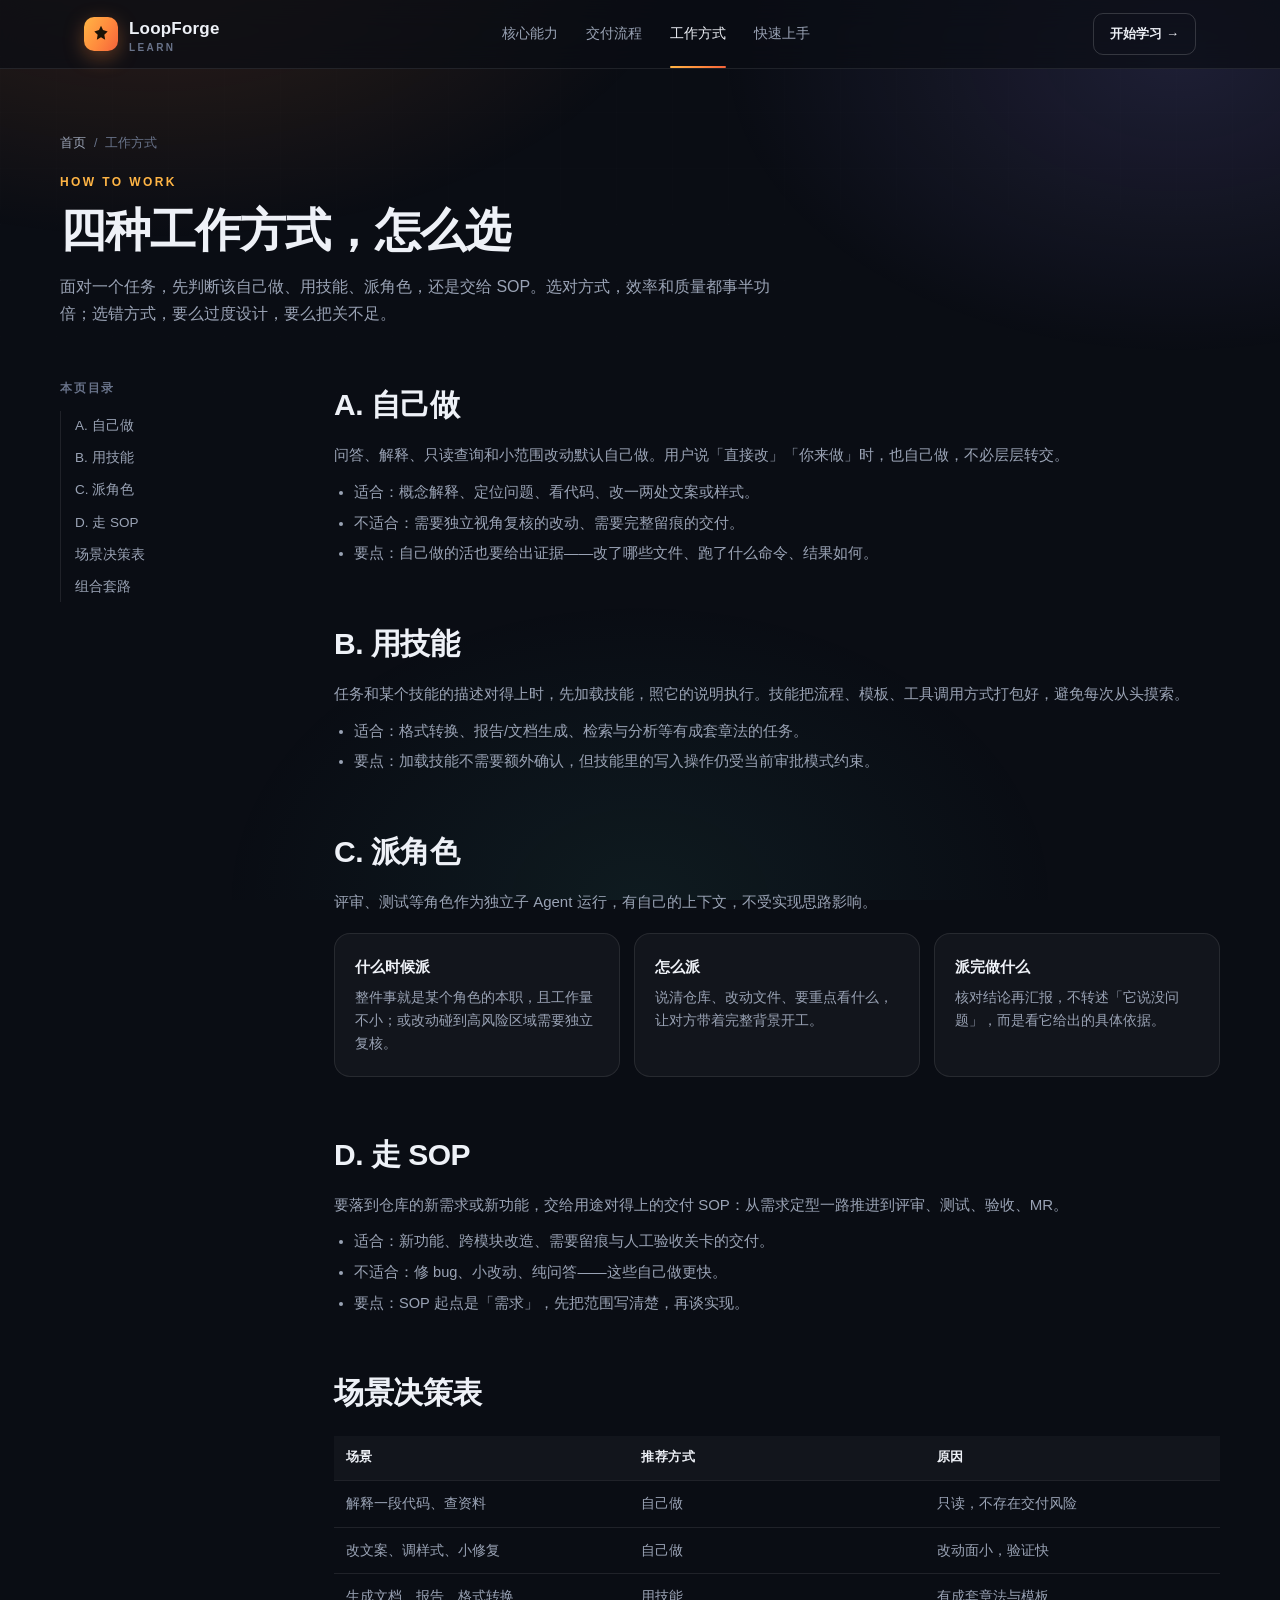
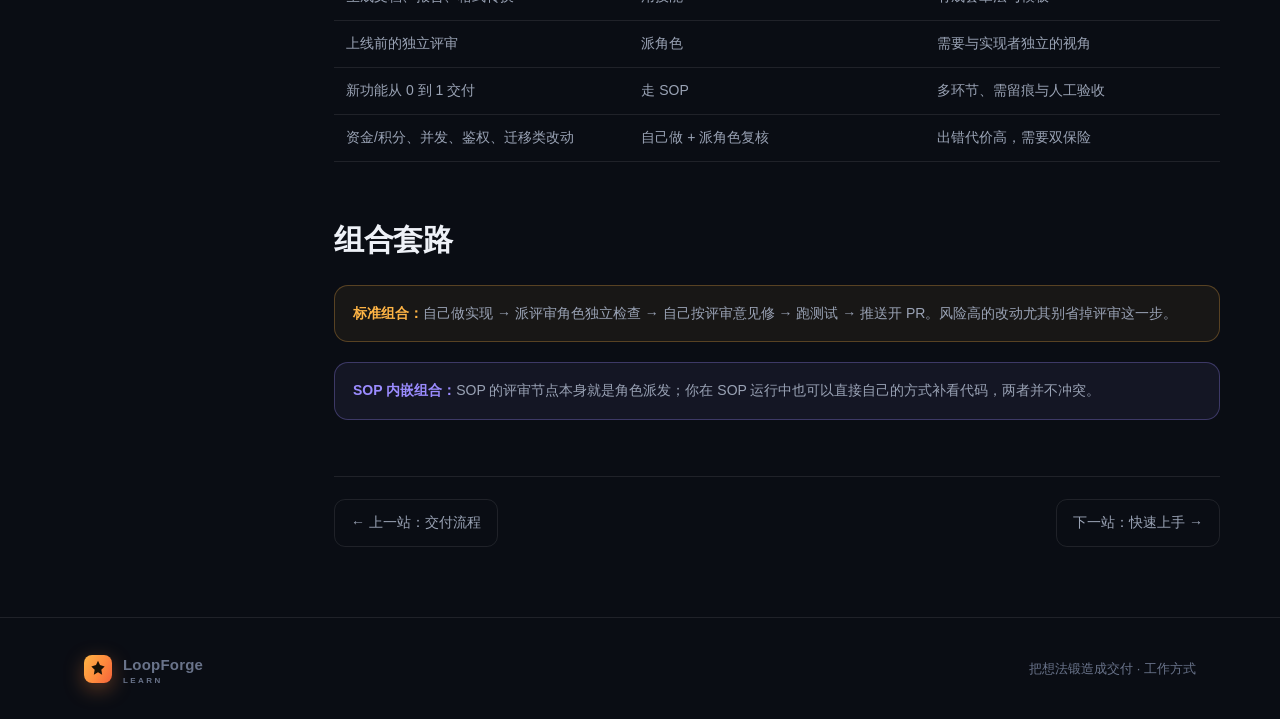
==== mindset.html @ a8bb575f "feat: 拆分学习站点为独立内容页并修复移动端导航 - 新增 modules.html / sop.html / mindset.html / start.html 四个内容页 - 抽出 asset" ====
<!DOCTYPE html>
<html lang="zh-CN">
<head>
<meta charset="UTF-8">
<meta name="viewport" content="width=device-width, initial-scale=1.0">
<meta name="description" content="LoopForge 四种工作方式：自己做、用技能、派角色、走 SOP，附场景决策表与组合套路。">
<title>工作方式 · LoopForge 学习中心</title>
<link rel="stylesheet" href="assets/site.css">
</head>
<body>
<div class="bg-glow"></div>
<div class="bg-grid"></div>

<header>
  <div class="wrap nav">
    <a href="index.html" class="brand">
      <span class="logo"><svg viewBox="0 0 24 24" fill="none"><path d="M12 2l2.4 5.3L20 9l-4 4 1 6-5-3-5 3 1-6-4-4 5.6-1.7L12 2z" fill="#1a1206"/></svg></span>
      <span>LoopForge<small>LEARN</small></span>
    </a>
    <nav class="nav-links">
      <a href="modules.html">核心能力</a>
      <a href="sop.html">交付流程</a>
      <a href="mindset.html">工作方式</a>
      <a href="start.html">快速上手</a>
    </nav>
    <a href="start.html" class="nav-cta">开始学习 →</a>
    <button class="menu-btn" aria-label="menu" aria-expanded="false">
      <svg width="24" height="24" viewBox="0 0 24 24" fill="none" stroke="currentColor" stroke-width="2"><path d="M4 7h16M4 12h16M4 17h16"/></svg>
    </button>
  </div>
</header>

<main>
  <section class="doc-hero wrap">
    <div class="crumbs"><a href="index.html">首页</a> <span>/</span> <span>工作方式</span></div>
    <span class="kicker">How To Work</span>
    <h1>四种工作方式，怎么选</h1>
    <p>面对一个任务，先判断该自己做、用技能、派角色，还是交给 SOP。选对方式，效率和质量都事半功倍；选错方式，要么过度设计，要么把关不足。</p>
  </section>

  <div class="wrap doc">
    <aside class="toc">
      <div class="toc-title">本页目录</div>
      <ol>
        <li><a href="#a">A. 自己做</a></li>
        <li><a href="#b">B. 用技能</a></li>
        <li><a href="#c">C. 派角色</a></li>
        <li><a href="#d">D. 走 SOP</a></li>
        <li><a href="#decide">场景决策表</a></li>
        <li><a href="#mix">组合套路</a></li>
      </ol>
    </aside>

    <article class="doc-body">
      <h2 id="a">A. 自己做</h2>
      <p>问答、解释、只读查询和小范围改动默认自己做。用户说「直接改」「你来做」时，也自己做，不必层层转交。</p>
      <ul>
        <li>适合：概念解释、定位问题、看代码、改一两处文案或样式。</li>
        <li>不适合：需要独立视角复核的改动、需要完整留痕的交付。</li>
        <li>要点：自己做的活也要给出证据——改了哪些文件、跑了什么命令、结果如何。</li>
      </ul>

      <h2 id="b">B. 用技能</h2>
      <p>任务和某个技能的描述对得上时，先加载技能，照它的说明执行。技能把流程、模板、工具调用方式打包好，避免每次从头摸索。</p>
      <ul>
        <li>适合：格式转换、报告/文档生成、检索与分析等有成套章法的任务。</li>
        <li>要点：加载技能不需要额外确认，但技能里的写入操作仍受当前审批模式约束。</li>
      </ul>

      <h2 id="c">C. 派角色</h2>
      <p>评审、测试等角色作为独立子 Agent 运行，有自己的上下文，不受实现思路影响。</p>
      <div class="grid-3">
        <div class="tile"><h4>什么时候派</h4><p>整件事就是某个角色的本职，且工作量不小；或改动碰到高风险区域需要独立复核。</p></div>
        <div class="tile"><h4>怎么派</h4><p>说清仓库、改动文件、要重点看什么，让对方带着完整背景开工。</p></div>
        <div class="tile"><h4>派完做什么</h4><p>核对结论再汇报，不转述「它说没问题」，而是看它给出的具体依据。</p></div>
      </div>

      <h2 id="d">D. 走 SOP</h2>
      <p>要落到仓库的新需求或新功能，交给用途对得上的交付 SOP：从需求定型一路推进到评审、测试、验收、MR。</p>
      <ul>
        <li>适合：新功能、跨模块改造、需要留痕与人工验收关卡的交付。</li>
        <li>不适合：修 bug、小改动、纯问答——这些自己做更快。</li>
        <li>要点：SOP 起点是「需求」，先把范围写清楚，再谈实现。</li>
      </ul>

      <h2 id="decide">场景决策表</h2>
      <table class="tbl">
        <thead><tr><th>场景</th><th>推荐方式</th><th>原因</th></tr></thead>
        <tbody>
          <tr><td>解释一段代码、查资料</td><td>自己做</td><td>只读，不存在交付风险</td></tr>
          <tr><td>改文案、调样式、小修复</td><td>自己做</td><td>改动面小，验证快</td></tr>
          <tr><td>生成文档、报告、格式转换</td><td>用技能</td><td>有成套章法与模板</td></tr>
          <tr><td>上线前的独立评审</td><td>派角色</td><td>需要与实现者独立的视角</td></tr>
          <tr><td>新功能从 0 到 1 交付</td><td>走 SOP</td><td>多环节、需留痕与人工验收</td></tr>
          <tr><td>资金/积分、并发、鉴权、迁移类改动</td><td>自己做 + 派角色复核</td><td>出错代价高，需要双保险</td></tr>
        </tbody>
      </table>

      <h2 id="mix">组合套路</h2>
      <div class="callout"><b>标准组合：</b>自己做实现 → 派评审角色独立检查 → 自己按评审意见修 → 跑测试 → 推送开 PR。风险高的改动尤其别省掉评审这一步。</div>
      <div class="callout violet"><b>SOP 内嵌组合：</b>SOP 的评审节点本身就是角色派发；你在 SOP 运行中也可以直接自己的方式补看代码，两者并不冲突。</div>

      <div class="page-nav">
        <a href="sop.html">← 上一站：交付流程</a>
        <a class="next" href="start.html">下一站：快速上手 →</a>
      </div>
    </article>
  </div>
</main>

<footer>
  <div class="wrap foot">
    <div class="brand">
      <span class="logo" style="width:28px;height:28px;border-radius:8px"><svg viewBox="0 0 24 24" fill="none"><path d="M12 2l2.4 5.3L20 9l-4 4 1 6-5-3-5 3 1-6-4-4 5.6-1.7L12 2z" fill="#1a1206"/></svg></span>
      <span>LoopForge<small style="font-size:8px">LEARN</small></span>
    </div>
    <div>把想法锻造成交付 · 工作方式</div>
  </div>
</footer>
<script src="assets/site.js"></script>
</body>
</html>
---- assets/site.css ----
:root{
    --bg:#0a0d14;
    --bg-soft:#111623;
    --panel:rgba(255,255,255,.035);
    --panel-2:rgba(255,255,255,.055);
    --border:rgba(255,255,255,.09);
    --border-strong:rgba(255,255,255,.16);
    --text:#eef1f7;
    --muted:#9aa3b5;
    --faint:#69738a;
    --amber:#ffb545;
    --amber-2:#ff8a3d;
    --violet:#9b8cff;
    --cyan:#4fd1c5;
    --grad:linear-gradient(120deg,#ffb545 0%,#ff8a3d 55%,#f4623a 100%);
    --grad-cool:linear-gradient(120deg,#9b8cff 0%,#6d7cff 100%);
    --radius:18px;
    --maxw:1160px;
    --shadow:0 18px 50px rgba(0,0,0,.35);
  }
  *{box-sizing:border-box;margin:0;padding:0}
  html{scroll-behavior:smooth;scroll-padding-top:84px}
  body{
    font-family:-apple-system,BlinkMacSystemFont,"Segoe UI","PingFang SC","Hiragino Sans GB","Microsoft YaHei",Roboto,Helvetica,Arial,sans-serif;
    background:var(--bg);color:var(--text);line-height:1.7;
    -webkit-font-smoothing:antialiased;overflow-x:hidden;
  }
  a{color:inherit;text-decoration:none}
  .wrap{max-width:var(--maxw);margin:0 auto;padding:0 24px}

  /* ===== ambient background ===== */
  .bg-glow{position:fixed;inset:0;z-index:-2;pointer-events:none;
    background:
      radial-gradient(900px 520px at 12% -8%,rgba(255,138,61,.16),transparent 60%),
      radial-gradient(760px 500px at 92% 6%,rgba(155,140,255,.14),transparent 60%),
      radial-gradient(700px 500px at 50% 100%,rgba(79,209,197,.07),transparent 60%);
  }
  .bg-grid{position:fixed;inset:0;z-index:-1;pointer-events:none;opacity:.35;
    background-image:
      linear-gradient(rgba(255,255,255,.03) 1px,transparent 1px),
      linear-gradient(90deg,rgba(255,255,255,.03) 1px,transparent 1px);
    background-size:56px 56px;
    mask-image:linear-gradient(to bottom,black,transparent 75%);
    -webkit-mask-image:linear-gradient(to bottom,black,transparent 75%);
  }

  /* ===== nav ===== */
  header{position:sticky;top:0;z-index:50;backdrop-filter:blur(14px);
    background:rgba(10,13,20,.72);border-bottom:1px solid var(--border)}
  .nav{height:68px;display:flex;align-items:center;justify-content:space-between}
  .brand{display:flex;align-items:center;gap:11px;font-weight:800;font-size:17px;letter-spacing:.2px}
  .logo{width:34px;height:34px;border-radius:10px;display:grid;place-items:center;
    background:var(--grad);box-shadow:0 6px 20px rgba(255,138,61,.35);flex:none}
  .logo svg{width:20px;height:20px}
  .brand small{display:block;font-size:10px;font-weight:600;color:var(--faint);letter-spacing:2.4px;line-height:1}
  .nav-links{display:flex;gap:28px;font-size:14px;color:var(--muted);font-weight:500}
  .nav-links a{transition:color .2s}
  .nav-links a:hover{color:var(--text)}
  .nav-cta{font-size:13px;font-weight:700;padding:9px 16px;border-radius:10px;
    border:1px solid var(--border-strong);transition:.2s}
  .nav-cta:hover{background:var(--panel-2);border-color:var(--amber)}
  .menu-btn{display:none;background:none;border:0;color:var(--text);cursor:pointer}

  /* ===== hero ===== */
  .hero{padding:92px 0 64px;text-align:center}
  .pill{display:inline-flex;align-items:center;gap:8px;font-size:12.5px;font-weight:600;
    color:var(--amber);border:1px solid rgba(255,181,69,.3);background:rgba(255,181,69,.07);
    padding:7px 14px;border-radius:100px;margin-bottom:24px}
  .pill .dot{width:7px;height:7px;border-radius:50%;background:var(--amber);
    box-shadow:0 0 0 4px rgba(255,181,69,.15)}
  .hero h1{font-size:clamp(38px,6.2vw,68px);line-height:1.1;font-weight:850;letter-spacing:-1.5px;
    background:linear-gradient(180deg,#fff 30%,#b9c0d0 100%);
    -webkit-background-clip:text;background-clip:text;color:transparent}
  .hero h1 .accent{background:var(--grad);-webkit-background-clip:text;background-clip:text;color:transparent}
  .hero p.lead{max-width:660px;margin:22px auto 0;font-size:17px;color:var(--muted)}
  .hero-actions{display:flex;gap:13px;justify-content:center;margin-top:32px;flex-wrap:wrap}
  .btn{display:inline-flex;align-items:center;gap:9px;padding:13px 22px;border-radius:12px;
    font-size:14.5px;font-weight:700;transition:.2s;cursor:pointer;border:1px solid transparent}
  .btn-primary{background:var(--grad);color:#1a1206;box-shadow:0 10px 30px rgba(255,138,61,.28)}
  .btn-primary:hover{transform:translateY(-2px);box-shadow:0 14px 38px rgba(255,138,61,.4)}
  .btn-ghost{background:var(--panel);border-color:var(--border-strong);color:var(--text)}
  .btn-ghost:hover{background:var(--panel-2);border-color:var(--amber)}
  .btn svg{width:17px;height:17px}

  /* stat strip */
  .stats{display:grid;grid-template-columns:repeat(4,1fr);gap:1px;background:var(--border);
    border:1px solid var(--border);border-radius:16px;overflow:hidden;margin-top:62px}
  .stat{background:var(--bg-soft);padding:22px 14px;text-align:center}
  .stat b{font-size:28px;font-weight:850;display:block;letter-spacing:-.5px}
  .stat b span{background:var(--grad);-webkit-background-clip:text;background-clip:text;color:transparent}
  .stat small{color:var(--faint);font-size:12.5px;font-weight:600}

  /* ===== sections ===== */
  section.block{padding:76px 0}
  .sec-head{margin-bottom:38px}
  .kicker{font-size:12px;font-weight:800;letter-spacing:2.4px;color:var(--amber);text-transform:uppercase}
  .sec-head h2{font-size:clamp(27px,4vw,38px);font-weight:820;letter-spacing:-.8px;margin-top:10px}
  .sec-head p{color:var(--muted);max-width:640px;margin-top:12px;font-size:15.5px}

  /* learning cards */
  .cards{display:grid;grid-template-columns:repeat(3,1fr);gap:18px}
  .card{position:relative;background:var(--panel);border:1px solid var(--border);border-radius:var(--radius);
    padding:26px 24px 24px;transition:.25s;overflow:hidden}
  .card:hover{transform:translateY(-5px);border-color:var(--border-strong);background:var(--panel-2);box-shadow:var(--shadow)}
  .card::after{content:"";position:absolute;top:0;left:0;right:0;height:2px;
    background:var(--grad);opacity:0;transition:.25s}
  .card:hover::after{opacity:1}
  .icon{width:44px;height:44px;border-radius:12px;display:grid;place-items:center;margin-bottom:18px;
    background:rgba(255,181,69,.1);border:1px solid rgba(255,181,69,.2)}
  .icon svg{width:22px;height:22px;stroke:var(--amber);fill:none;stroke-width:1.8;stroke-linecap:round;stroke-linejoin:round}
  .card.violet .icon{background:rgba(155,140,255,.1);border-color:rgba(155,140,255,.22)}
  .card.violet .icon svg{stroke:var(--violet)}
  .card.cyan .icon{background:rgba(79,209,197,.1);border-color:rgba(79,209,197,.22)}
  .card.cyan .icon svg{stroke:var(--cyan)}
  .card h3{font-size:18px;font-weight:750;letter-spacing:-.2px;margin-bottom:9px}
  .card p{font-size:14px;color:var(--muted);line-height:1.65}
  .tags{display:flex;flex-wrap:wrap;gap:7px;margin-top:17px}
  .tag{font-size:11.5px;font-weight:600;color:var(--muted);background:var(--panel-2);
    border:1px solid var(--border);padding:4px 10px;border-radius:100px}

  /* SOP flow */
  .flow-wrap{background:linear-gradient(180deg,var(--bg-soft),rgba(17,22,35,.4));
    border:1px solid var(--border);border-radius:22px;padding:34px 28px;position:relative;overflow:hidden}
  .flow{display:flex;align-items:stretch;gap:0;overflow-x:auto;padding-bottom:8px}
  .node{flex:1;min-width:112px;position:relative;text-align:center;padding:0 6px}
  .bubble{width:54px;height:54px;border-radius:16px;margin:0 auto 12px;display:grid;place-items:center;
    font-weight:800;font-size:15px;border:1px solid var(--border-strong);background:var(--panel-2);
    color:var(--amber);position:relative;z-index:2;transition:.25s}
  .node:hover .bubble{background:var(--grad);color:#1a1206;border-color:transparent;transform:scale(1.07)}
  .node .lbl{font-size:13px;font-weight:700}
  .node .sub{font-size:11px;color:var(--faint);margin-top:3px}
  .node:not(:last-child)::after{content:"";position:absolute;top:27px;left:calc(50% + 30px);right:calc(-50% + 30px);
    height:2px;background:linear-gradient(90deg,rgba(255,181,69,.5),rgba(255,181,69,.12))}
  .flow-note{margin-top:22px;text-align:center;font-size:13px;color:var(--faint)}
  .flow-note b{color:var(--muted)}

  /* decision grid */
  .decision{display:grid;grid-template-columns:repeat(2,1fr);gap:16px}
  .dec{display:flex;gap:16px;align-items:flex-start;background:var(--panel);border:1px solid var(--border);
    border-radius:16px;padding:22px;transition:.2s}
  .dec:hover{border-color:var(--border-strong);background:var(--panel-2)}
  .dec .num{flex:none;width:38px;height:38px;border-radius:11px;display:grid;place-items:center;
    font-weight:850;font-size:15px;background:var(--grad-cool);color:#fff}
  .dec:nth-child(2) .num{background:var(--grad);color:#1a1206}
  .dec h4{font-size:15.5px;margin-bottom:5px}
  .dec p{font-size:13.5px;color:var(--muted)}

  /* steps */
  .steps{display:grid;grid-template-columns:repeat(4,1fr);gap:16px;counter-reset:s}
  .step{position:relative;padding:24px 20px;background:var(--panel);border:1px solid var(--border);border-radius:16px}
  .step::before{counter-increment:s;content:"0" counter(s);display:block;font-size:13px;font-weight:850;
    color:var(--amber);margin-bottom:12px;letter-spacing:1px}
  .step h4{font-size:15px;margin-bottom:7px}
  .step p{font-size:13px;color:var(--muted)}

  /* cta banner */
  .cta-banner{border-radius:24px;padding:48px 40px;text-align:center;position:relative;overflow:hidden;
    background:linear-gradient(135deg,rgba(255,181,69,.13),rgba(155,140,255,.12));
    border:1px solid var(--border-strong)}
  .cta-banner h2{font-size:clamp(26px,4vw,36px);font-weight:830;letter-spacing:-.6px}
  .cta-banner p{color:var(--muted);margin:12px auto 24px;max-width:520px}

  /* footer */
  footer{border-top:1px solid var(--border);padding:34px 0;margin-top:40px}
  .foot{display:flex;justify-content:space-between;align-items:center;gap:18px;flex-wrap:wrap;
    color:var(--faint);font-size:13px}
  .foot .brand{font-size:15px}

  .reveal{opacity:0;transform:translateY(22px);transition:opacity .6s ease,transform .6s ease}
  .reveal.in{opacity:1;transform:none}

  @media(max-width:900px){
    .cards{grid-template-columns:repeat(2,1fr)}
    .steps{grid-template-columns:repeat(2,1fr)}
    .stats{grid-template-columns:repeat(2,1fr)}
    .nav-links{display:none}
    .menu-btn{display:block}
  }
  @media(max-width:600px){
    .cards,.decision,.steps{grid-template-columns:1fr}
    .hero{padding:64px 0 40px}
    section.block{padding:56px 0}
  }

  /* ===== multi-page extensions ===== */
  .nav-links a.active{color:var(--text);position:relative}
  .nav-links a.active::after{content:"";position:absolute;left:0;right:0;bottom:-22px;height:2px;background:var(--grad);border-radius:2px}
  .nav-cta{white-space:nowrap}
  @media(max-width:900px){
    .nav-links{display:none;position:absolute;top:68px;left:0;right:0;flex-direction:column;gap:0;
      background:rgba(10,13,20,.97);border-bottom:1px solid var(--border);padding:8px 24px 16px;
      backdrop-filter:blur(14px)}
    .nav-links.open{display:flex}
    .nav-links a{padding:12px 0;border-bottom:1px solid var(--border);font-size:15px}
    .nav-links a:last-child{border-bottom:0}
    .nav-links a.active::after{display:none}
    .nav-links a.active{color:var(--amber)}
    .menu-btn{display:block;line-height:0;padding:6px;border-radius:9px}
    .menu-btn:hover{background:var(--panel-2)}
    .nav{position:relative}
  }

  /* doc layout */
  .doc-hero{padding:64px 0 8px}
  .doc-hero .kicker{margin-bottom:10px;display:block}
  .doc-hero h1{font-size:clamp(30px,4.6vw,46px);font-weight:840;letter-spacing:-1px;line-height:1.18}
  .doc-hero p{color:var(--muted);max-width:720px;margin-top:16px;font-size:16px}
  .crumbs{display:flex;gap:8px;align-items:center;color:var(--faint);font-size:12.5px;margin-bottom:18px}
  .crumbs a{color:var(--muted)}
  .crumbs a:hover{color:var(--amber)}

  .doc{display:grid;grid-template-columns:230px minmax(0,1fr);gap:44px;padding:44px 0 20px;align-items:start}
  .toc{position:sticky;top:96px;font-size:13.5px}
  .toc .toc-title{font-size:11.5px;font-weight:800;letter-spacing:1.8px;color:var(--faint);text-transform:uppercase;margin-bottom:12px}
  .toc ol{list-style:none;display:flex;flex-direction:column;gap:2px;border-left:1px solid var(--border);padding-left:14px}
  .toc a{color:var(--muted);display:block;padding:5px 0;line-height:1.5}
  .toc a:hover{color:var(--text)}
  .doc-body h2{font-size:clamp(23px,3vw,30px);font-weight:820;letter-spacing:-.5px;margin:52px 0 12px;scroll-margin-top:96px}
  .doc-body h2:first-child{margin-top:0}
  .doc-body h3{font-size:16.5px;font-weight:750;margin:26px 0 8px;color:var(--text)}
  .doc-body p{color:var(--muted);font-size:15px;margin:12px 0}
  .doc-body ul,.doc-body ol{color:var(--muted);font-size:14.6px;margin:12px 0 12px 20px}
  .doc-body li{margin:6px 0;line-height:1.7}
  .doc-body li b,.doc-body p b{color:var(--text)}
  .doc-body code{font-family:ui-monospace,SFMono-Regular,Menlo,Consolas,monospace;font-size:13px;
    background:var(--panel-2);border:1px solid var(--border);border-radius:6px;padding:1.5px 6px;color:#ffd28a}
  .doc-body pre{background:#0d121c;border:1px solid var(--border);border-radius:14px;padding:18px 20px;
    overflow-x:auto;margin:16px 0;font-size:13px;line-height:1.75}
  .doc-body pre code{background:none;border:0;padding:0;color:#cfd6e6}

  .callout{border:1px solid rgba(255,181,69,.28);background:rgba(255,181,69,.06);border-radius:14px;
    padding:16px 18px;margin:20px 0;font-size:14px;color:var(--muted)}
  .callout b{color:var(--amber)}
  .callout.violet{border-color:rgba(155,140,255,.3);background:rgba(155,140,255,.07)}
  .callout.violet b{color:var(--violet)}

  .grid-2{display:grid;grid-template-columns:repeat(2,1fr);gap:16px;margin:18px 0}
  .grid-3{display:grid;grid-template-columns:repeat(3,1fr);gap:14px;margin:18px 0}
  .tile{background:var(--panel);border:1px solid var(--border);border-radius:16px;padding:20px}
  .tile h4{font-size:15px;margin-bottom:7px}
  .tile p{font-size:13.6px;color:var(--muted);margin:0}

  table.tbl{width:100%;border-collapse:collapse;margin:18px 0;font-size:14px;table-layout:fixed}
  table.tbl th,table.tbl td{border-bottom:1px solid var(--border);padding:11px 12px;text-align:left;vertical-align:top;word-break:break-word}
  table.tbl th{color:var(--text);font-size:12.5px;letter-spacing:.4px;text-transform:uppercase;font-weight:750;background:var(--panel)}
  table.tbl td{color:var(--muted)}

  .page-nav{display:flex;justify-content:space-between;gap:14px;margin:56px 0 10px;border-top:1px solid var(--border);padding-top:22px;flex-wrap:wrap}
  .page-nav a{font-size:14px;color:var(--muted);border:1px solid var(--border);border-radius:11px;padding:11px 16px;transition:.2s}
  .page-nav a:hover{color:var(--text);border-color:var(--amber);background:var(--panel-2)}
  .page-nav .next{margin-left:auto}

  .step-list{counter-reset:sl;list-style:none;margin:20px 0 8px;padding:0}
  .step-list li{counter-increment:sl;position:relative;padding:0 0 22px 46px;border-left:1px solid var(--border);margin-left:14px}
  .step-list li:last-child{border-left-color:transparent}
  .step-list li::before{content:counter(sl);position:absolute;left:-14px;top:-2px;width:28px;height:28px;border-radius:9px;
    display:grid;place-items:center;font-size:13px;font-weight:800;color:#1a1206;background:var(--grad)}
  .step-list h4{font-size:15.5px;margin-bottom:4px}
  .step-list p{font-size:14px;margin:0}

  @media(max-width:900px){
    .doc{grid-template-columns:1fr;gap:22px;padding-top:26px}
    .toc{position:static;order:-1;border:1px solid var(--border);border-radius:14px;padding:16px 18px;background:var(--panel)}
    .grid-2,.grid-3{grid-template-columns:1fr}
    .doc-hero{padding:44px 0 0}
  }

  /* 首页卡片现在是链接 */
  a.card{display:block;color:inherit;text-decoration:none}
  a.card:hover .icon{transform:translateY(-1px)}

  /* 文档页内的流程条改为网格，避免横向溢出 */
  .doc-body .flow-wrap{padding:26px 20px}
  .doc-body .flow{display:grid;grid-template-columns:repeat(4,minmax(0,1fr));gap:24px 0;overflow:visible}
  .doc-body .node{min-width:0}
  .doc-body .node::after{display:none}
  @media(max-width:600px){
    .doc-body .flow{grid-template-columns:repeat(2,minmax(0,1fr))}
    table.tbl{display:block;overflow-x:auto;table-layout:auto}
  }
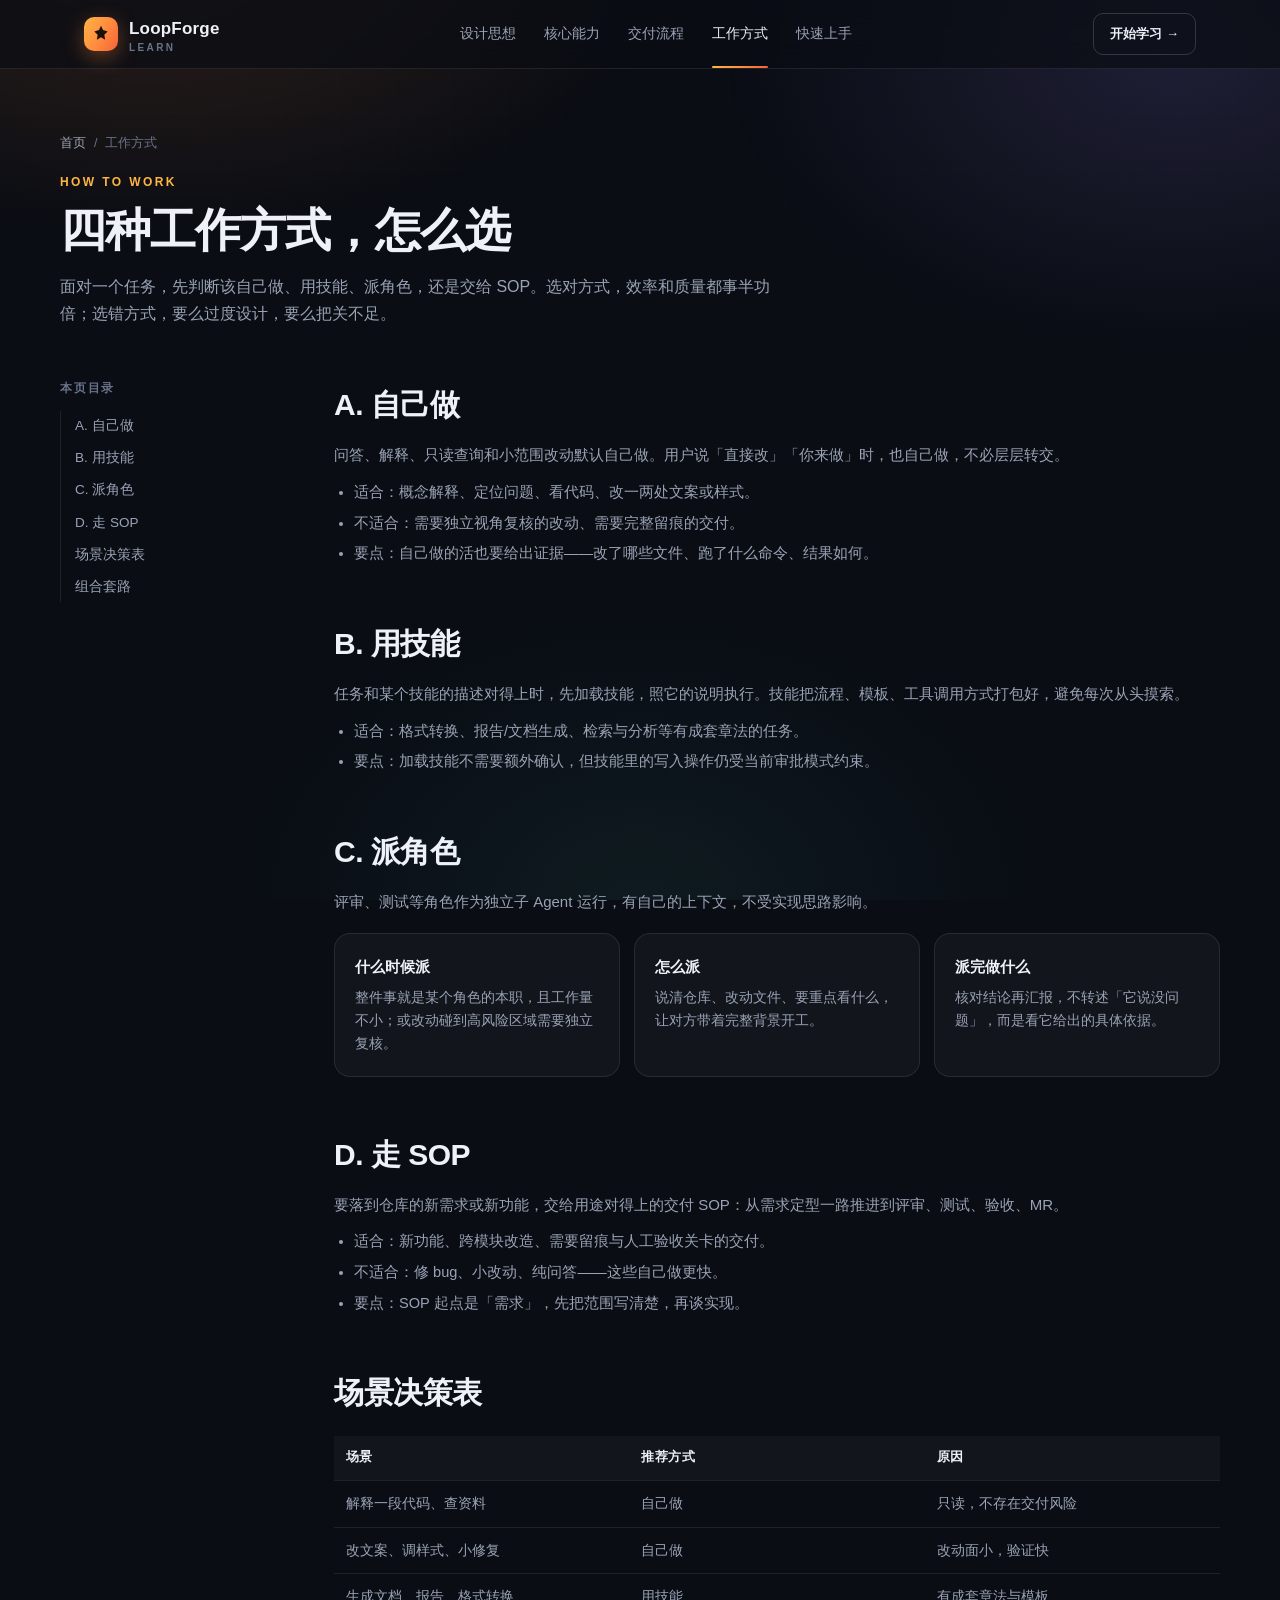
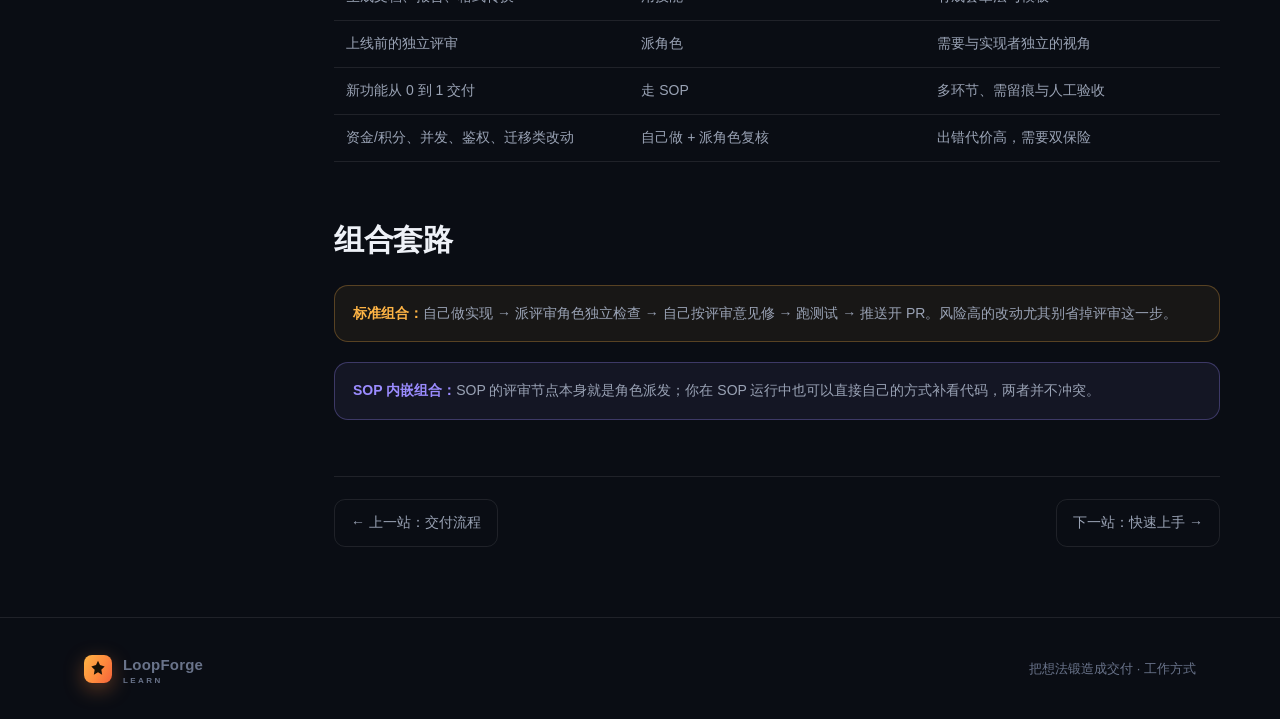
==== commit 1765042c: "feat: 新增设计思想页，讲清人与 AI co-design 的路径与价值 - 新增 philosophy.html：为什么要把对话变成流程、三个基本判断、   共创六个环节、思想与平台机制的对应、" ====
--- a/mindset.html
+++ b/mindset.html
@@ -18,6 +18,7 @@
       <span>LoopForge<small>LEARN</small></span>
     </a>
     <nav class="nav-links">
+      <a href="philosophy.html">设计思想</a>
       <a href="modules.html">核心能力</a>
       <a href="sop.html">交付流程</a>
       <a href="mindset.html">工作方式</a>
--- a/assets/site.css
+++ b/assets/site.css
@@ -186,6 +186,11 @@
   .nav-links a.active{color:var(--text);position:relative}
   .nav-links a.active::after{content:"";position:absolute;left:0;right:0;bottom:-22px;height:2px;background:var(--grad);border-radius:2px}
   .nav-cta{white-space:nowrap}
+  /* 五站导航在中等宽度下收紧间距，避免和 CTA 挤在一起 */
+  @media(max-width:1040px) and (min-width:901px){
+    .nav-links{gap:18px;font-size:13.5px}
+    .nav-cta{padding:8px 13px}
+  }
   @media(max-width:900px){
     .nav-links{display:none;position:absolute;top:68px;left:0;right:0;flex-direction:column;gap:0;
       background:rgba(10,13,20,.97);border-bottom:1px solid var(--border);padding:8px 24px 16px;
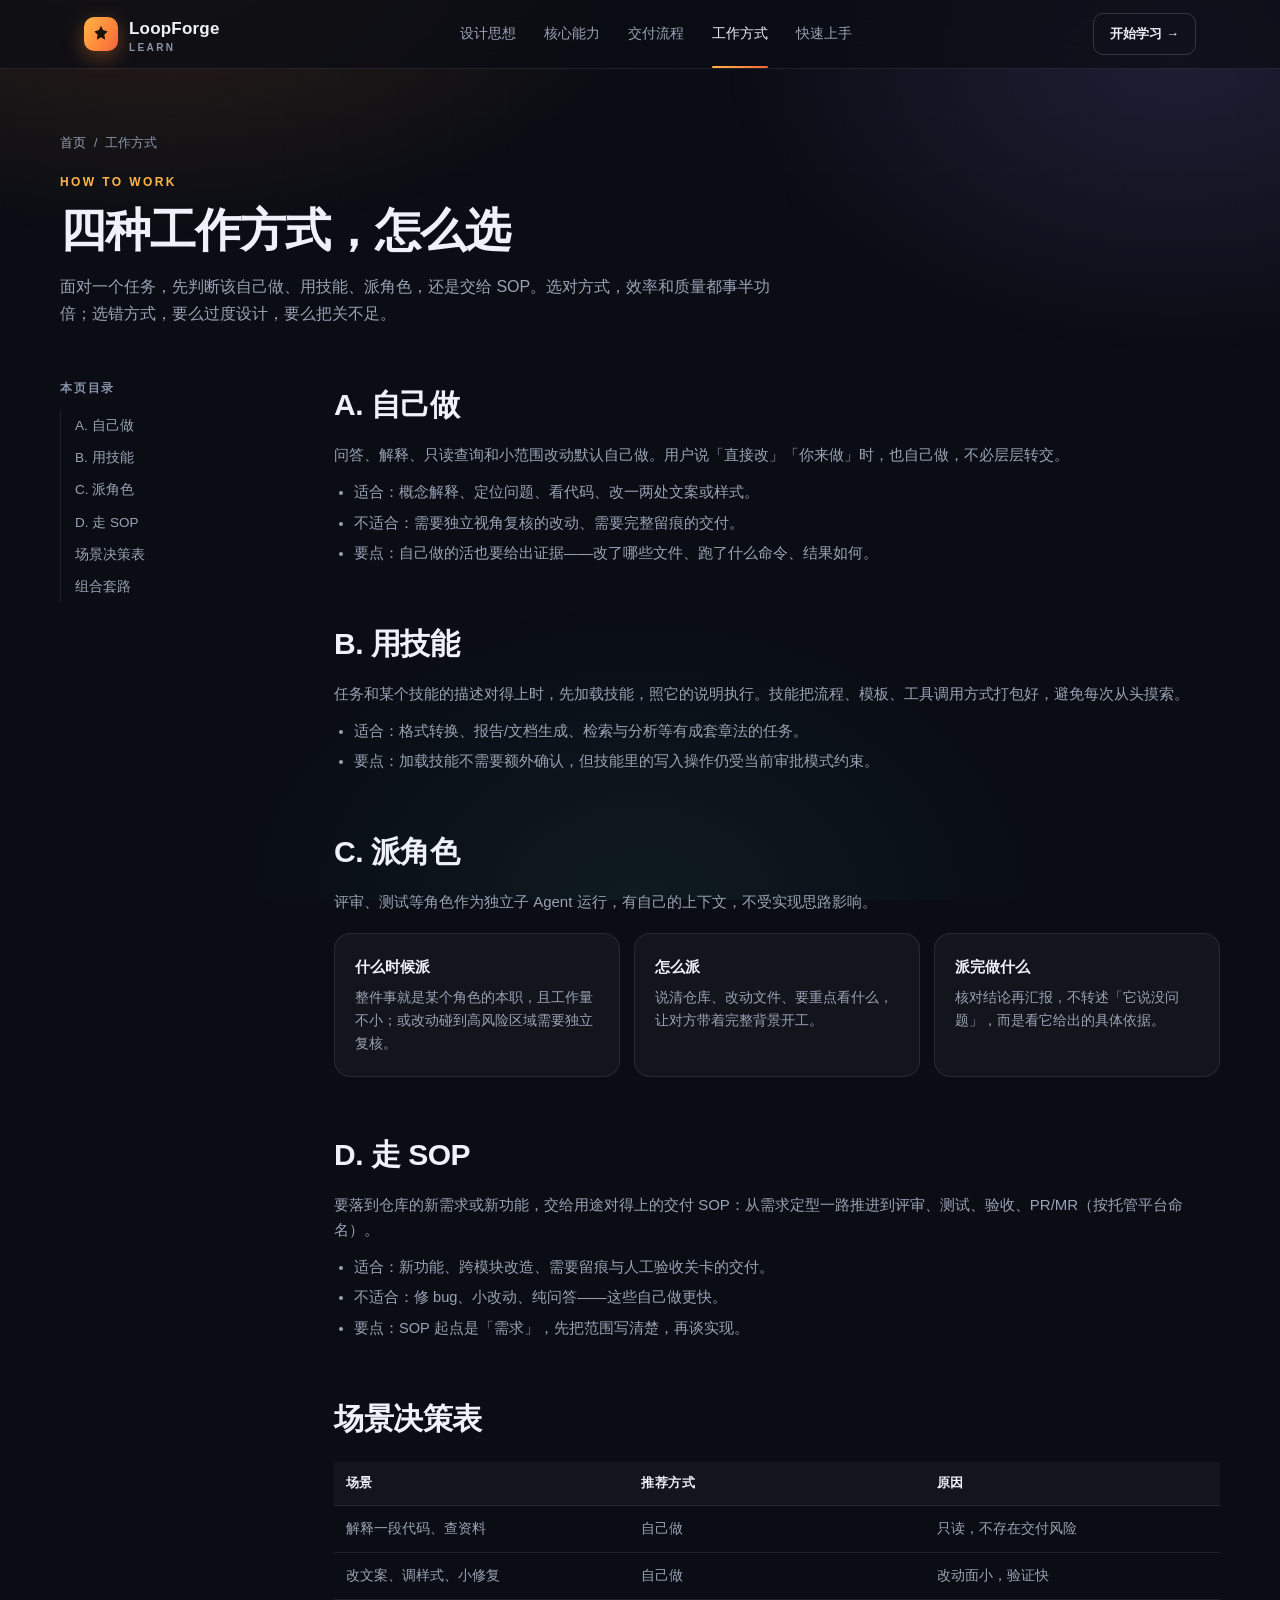
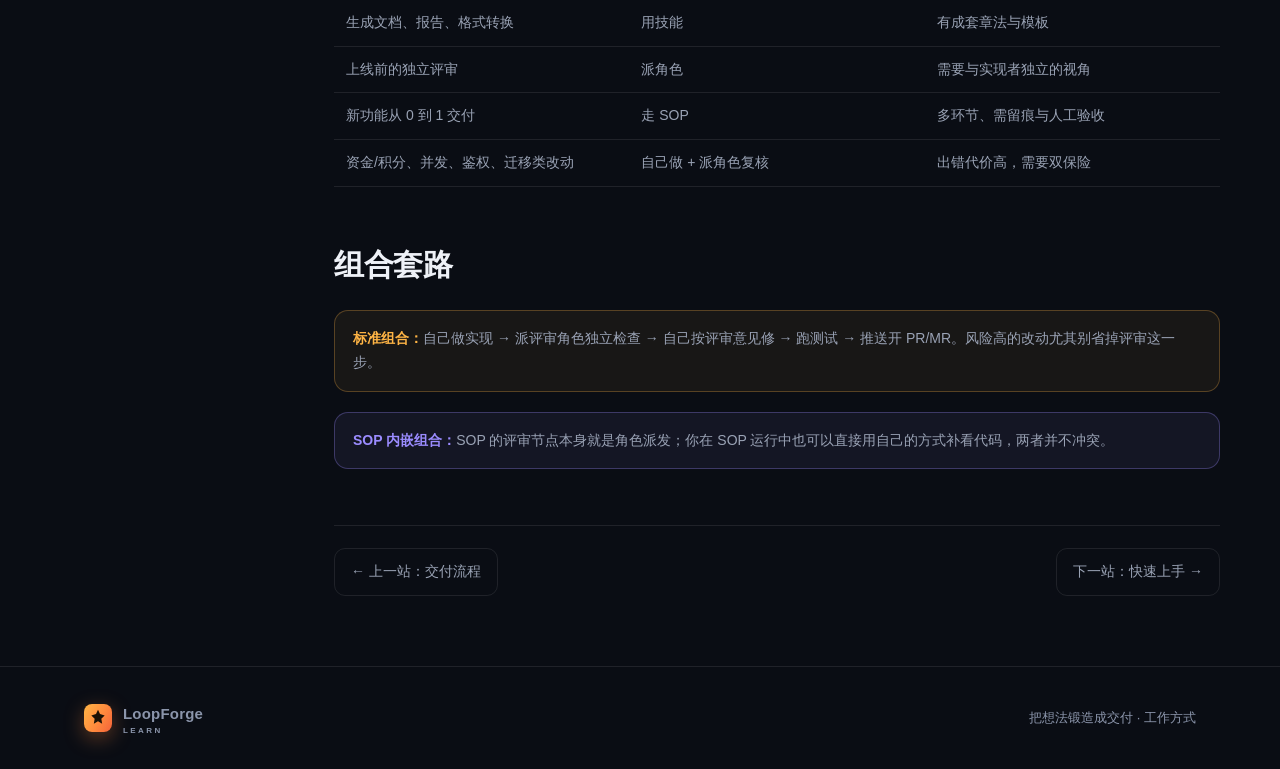
==== commit 13739d07: "fix: address P0/P1 site quality issues" ====
--- a/mindset.html
+++ b/mindset.html
@@ -6,32 +6,43 @@
 <meta name="description" content="LoopForge 四种工作方式：自己做、用技能、派角色、走 SOP，附场景决策表与组合套路。">
 <title>工作方式 · LoopForge 学习中心</title>
 <link rel="stylesheet" href="assets/site.css">
+<meta name="theme-color" content="#0a0d14">
+<link rel="canonical" href="https://binbinao.github.io/LoopForge-Demo/mindset.html">
+<meta property="og:title" content="工作方式 · LoopForge 学习中心">
+<meta property="og:description" content="LoopForge 四种工作方式：自己做、用技能、派角色、走 SOP，附场景决策表与组合套路。">
+<meta property="og:url" content="https://binbinao.github.io/LoopForge-Demo/mindset.html">
+<meta property="og:image" content="https://binbinao.github.io/LoopForge-Demo/assets/og-cover.png">
+<meta name="twitter:card" content="summary_large_image">
+<meta name="twitter:image" content="https://binbinao.github.io/LoopForge-Demo/assets/og-cover.png">
+<link rel="icon" type="image/svg+xml" href="assets/favicon.svg">
+<noscript><style>.reveal{opacity:1 !important;transform:none !important}</style></noscript>
 </head>
 <body>
+<a class="skip-link" href="#main">跳到主要内容</a>
 <div class="bg-glow"></div>
 <div class="bg-grid"></div>
 
 <header>
   <div class="wrap nav">
     <a href="index.html" class="brand">
-      <span class="logo"><svg viewBox="0 0 24 24" fill="none"><path d="M12 2l2.4 5.3L20 9l-4 4 1 6-5-3-5 3 1-6-4-4 5.6-1.7L12 2z" fill="#1a1206"/></svg></span>
+      <span class="logo"><svg aria-hidden="true" viewBox="0 0 24 24" fill="none"><path d="M12 2l2.4 5.3L20 9l-4 4 1 6-5-3-5 3 1-6-4-4 5.6-1.7L12 2z" fill="#1a1206"/></svg></span>
       <span>LoopForge<small>LEARN</small></span>
     </a>
     <nav class="nav-links">
       <a href="philosophy.html">设计思想</a>
       <a href="modules.html">核心能力</a>
       <a href="sop.html">交付流程</a>
-      <a href="mindset.html">工作方式</a>
+      <a href="mindset.html" aria-current="page">工作方式</a>
       <a href="start.html">快速上手</a>
     </nav>
     <a href="start.html" class="nav-cta">开始学习 →</a>
     <button class="menu-btn" aria-label="menu" aria-expanded="false">
-      <svg width="24" height="24" viewBox="0 0 24 24" fill="none" stroke="currentColor" stroke-width="2"><path d="M4 7h16M4 12h16M4 17h16"/></svg>
+      <svg aria-hidden="true" width="24" height="24" viewBox="0 0 24 24" fill="none" stroke="currentColor" stroke-width="2"><path d="M4 7h16M4 12h16M4 17h16"/></svg>
     </button>
   </div>
 </header>
 
-<main>
+<main id="main">
   <section class="doc-hero wrap">
     <div class="crumbs"><a href="index.html">首页</a> <span>/</span> <span>工作方式</span></div>
     <span class="kicker">How To Work</span>
@@ -71,13 +82,13 @@
       <h2 id="c">C. 派角色</h2>
       <p>评审、测试等角色作为独立子 Agent 运行，有自己的上下文，不受实现思路影响。</p>
       <div class="grid-3">
-        <div class="tile"><h4>什么时候派</h4><p>整件事就是某个角色的本职，且工作量不小；或改动碰到高风险区域需要独立复核。</p></div>
-        <div class="tile"><h4>怎么派</h4><p>说清仓库、改动文件、要重点看什么，让对方带着完整背景开工。</p></div>
-        <div class="tile"><h4>派完做什么</h4><p>核对结论再汇报，不转述「它说没问题」，而是看它给出的具体依据。</p></div>
+        <div class="tile"><h3>什么时候派</h3><p>整件事就是某个角色的本职，且工作量不小；或改动碰到高风险区域需要独立复核。</p></div>
+        <div class="tile"><h3>怎么派</h3><p>说清仓库、改动文件、要重点看什么，让对方带着完整背景开工。</p></div>
+        <div class="tile"><h3>派完做什么</h3><p>核对结论再汇报，不转述「它说没问题」，而是看它给出的具体依据。</p></div>
       </div>
 
       <h2 id="d">D. 走 SOP</h2>
-      <p>要落到仓库的新需求或新功能，交给用途对得上的交付 SOP：从需求定型一路推进到评审、测试、验收、MR。</p>
+      <p>要落到仓库的新需求或新功能，交给用途对得上的交付 SOP：从需求定型一路推进到评审、测试、验收、PR/MR（按托管平台命名）。</p>
       <ul>
         <li>适合：新功能、跨模块改造、需要留痕与人工验收关卡的交付。</li>
         <li>不适合：修 bug、小改动、纯问答——这些自己做更快。</li>
@@ -98,8 +109,8 @@
       </table>
 
       <h2 id="mix">组合套路</h2>
-      <div class="callout"><b>标准组合：</b>自己做实现 → 派评审角色独立检查 → 自己按评审意见修 → 跑测试 → 推送开 PR。风险高的改动尤其别省掉评审这一步。</div>
-      <div class="callout violet"><b>SOP 内嵌组合：</b>SOP 的评审节点本身就是角色派发；你在 SOP 运行中也可以直接自己的方式补看代码，两者并不冲突。</div>
+      <div class="callout"><b>标准组合：</b>自己做实现 → 派评审角色独立检查 → 自己按评审意见修 → 跑测试 → 推送开 PR/MR。风险高的改动尤其别省掉评审这一步。</div>
+      <div class="callout violet"><b>SOP 内嵌组合：</b>SOP 的评审节点本身就是角色派发；你在 SOP 运行中也可以直接用自己的方式补看代码，两者并不冲突。</div>
 
       <div class="page-nav">
         <a href="sop.html">← 上一站：交付流程</a>
@@ -112,7 +123,7 @@
 <footer>
   <div class="wrap foot">
     <div class="brand">
-      <span class="logo" style="width:28px;height:28px;border-radius:8px"><svg viewBox="0 0 24 24" fill="none"><path d="M12 2l2.4 5.3L20 9l-4 4 1 6-5-3-5 3 1-6-4-4 5.6-1.7L12 2z" fill="#1a1206"/></svg></span>
+      <span class="logo" style="width:28px;height:28px;border-radius:8px"><svg aria-hidden="true" viewBox="0 0 24 24" fill="none"><path d="M12 2l2.4 5.3L20 9l-4 4 1 6-5-3-5 3 1-6-4-4 5.6-1.7L12 2z" fill="#1a1206"/></svg></span>
       <span>LoopForge<small style="font-size:8px">LEARN</small></span>
     </div>
     <div>把想法锻造成交付 · 工作方式</div>
--- a/assets/site.css
+++ b/assets/site.css
@@ -7,7 +7,7 @@
     --border-strong:rgba(255,255,255,.16);
     --text:#eef1f7;
     --muted:#9aa3b5;
-    --faint:#69738a;
+    --faint:#8b95ab;
     --amber:#ffb545;
     --amber-2:#ff8a3d;
     --violet:#9b8cff;
@@ -23,9 +23,13 @@
   body{
     font-family:-apple-system,BlinkMacSystemFont,"Segoe UI","PingFang SC","Hiragino Sans GB","Microsoft YaHei",Roboto,Helvetica,Arial,sans-serif;
     background:var(--bg);color:var(--text);line-height:1.7;
-    -webkit-font-smoothing:antialiased;overflow-x:hidden;
+    -webkit-font-smoothing:antialiased;
   }
   a{color:inherit;text-decoration:none}
+  a:focus-visible,button:focus-visible{outline:2px solid #fff;outline-offset:3px;box-shadow:0 0 0 4px var(--bg)}
+  .skip-link{position:absolute;left:8px;top:-60px;z-index:100;background:var(--bg-soft);color:var(--text);
+    border:1px solid var(--border-strong);border-radius:10px;padding:8px 12px;font-size:13px}
+  .skip-link:focus{top:8px}
   .wrap{max-width:var(--maxw);margin:0 auto;padding:0 24px}
 
   /* ===== ambient background ===== */
@@ -142,7 +146,7 @@
   .dec .num{flex:none;width:38px;height:38px;border-radius:11px;display:grid;place-items:center;
     font-weight:850;font-size:15px;background:var(--grad-cool);color:#fff}
   .dec:nth-child(2) .num{background:var(--grad);color:#1a1206}
-  .dec h4{font-size:15.5px;margin-bottom:5px}
+  .dec h3,.dec h4{font-size:15.5px;margin-top:0;margin-bottom:5px}
   .dec p{font-size:13.5px;color:var(--muted)}
 
   /* steps */
@@ -150,7 +154,7 @@
   .step{position:relative;padding:24px 20px;background:var(--panel);border:1px solid var(--border);border-radius:16px}
   .step::before{counter-increment:s;content:"0" counter(s);display:block;font-size:13px;font-weight:850;
     color:var(--amber);margin-bottom:12px;letter-spacing:1px}
-  .step h4{font-size:15px;margin-bottom:7px}
+  .step h3,.step h4{font-size:15px;margin-top:0;margin-bottom:7px}
   .step p{font-size:13px;color:var(--muted)}
 
   /* cta banner */
@@ -168,6 +172,12 @@
 
   .reveal{opacity:0;transform:translateY(22px);transition:opacity .6s ease,transform .6s ease}
   .reveal.in{opacity:1;transform:none}
+  @media (prefers-reduced-motion: reduce){
+    html{scroll-behavior:auto}
+    .reveal{opacity:1 !important;transform:none !important;transition:none !important}
+    .btn-primary:hover,.card:hover,a.card:hover .icon,.node:hover .bubble{transform:none !important}
+    *,*::before,*::after{animation-duration:.01ms !important;animation-iteration-count:1 !important;transition-duration:.01ms !important}
+  }
 
   @media(max-width:900px){
     .cards{grid-template-columns:repeat(2,1fr)}
@@ -215,6 +225,7 @@
   .crumbs a:hover{color:var(--amber)}
 
   .doc{display:grid;grid-template-columns:230px minmax(0,1fr);gap:44px;padding:44px 0 20px;align-items:start}
+  .doc-body{min-width:0}
   .toc{position:sticky;top:96px;font-size:13.5px}
   .toc .toc-title{font-size:11.5px;font-weight:800;letter-spacing:1.8px;color:var(--faint);text-transform:uppercase;margin-bottom:12px}
   .toc ol{list-style:none;display:flex;flex-direction:column;gap:2px;border-left:1px solid var(--border);padding-left:14px}
@@ -222,7 +233,8 @@
   .toc a:hover{color:var(--text)}
   .doc-body h2{font-size:clamp(23px,3vw,30px);font-weight:820;letter-spacing:-.5px;margin:52px 0 12px;scroll-margin-top:96px}
   .doc-body h2:first-child{margin-top:0}
-  .doc-body h3{font-size:16.5px;font-weight:750;margin:26px 0 8px;color:var(--text)}
+  .doc-body > h3{font-size:16.5px;font-weight:750;margin:26px 0 8px;color:var(--text)}
+  .doc-body [id]{scroll-margin-top:96px}
   .doc-body p{color:var(--muted);font-size:15px;margin:12px 0}
   .doc-body ul,.doc-body ol{color:var(--muted);font-size:14.6px;margin:12px 0 12px 20px}
   .doc-body li{margin:6px 0;line-height:1.7}
@@ -242,7 +254,7 @@
   .grid-2{display:grid;grid-template-columns:repeat(2,1fr);gap:16px;margin:18px 0}
   .grid-3{display:grid;grid-template-columns:repeat(3,1fr);gap:14px;margin:18px 0}
   .tile{background:var(--panel);border:1px solid var(--border);border-radius:16px;padding:20px}
-  .tile h4{font-size:15px;margin-bottom:7px}
+  .tile h3,.tile h4{font-size:15px;margin-top:0;margin-bottom:7px}
   .tile p{font-size:13.6px;color:var(--muted);margin:0}
 
   table.tbl{width:100%;border-collapse:collapse;margin:18px 0;font-size:14px;table-layout:fixed}
@@ -260,7 +272,7 @@
   .step-list li:last-child{border-left-color:transparent}
   .step-list li::before{content:counter(sl);position:absolute;left:-14px;top:-2px;width:28px;height:28px;border-radius:9px;
     display:grid;place-items:center;font-size:13px;font-weight:800;color:#1a1206;background:var(--grad)}
-  .step-list h4{font-size:15.5px;margin-bottom:4px}
+  .step-list h3,.step-list h4{font-size:15.5px;margin-top:0;margin-bottom:4px}
   .step-list p{font-size:14px;margin:0}
 
   @media(max-width:900px){
